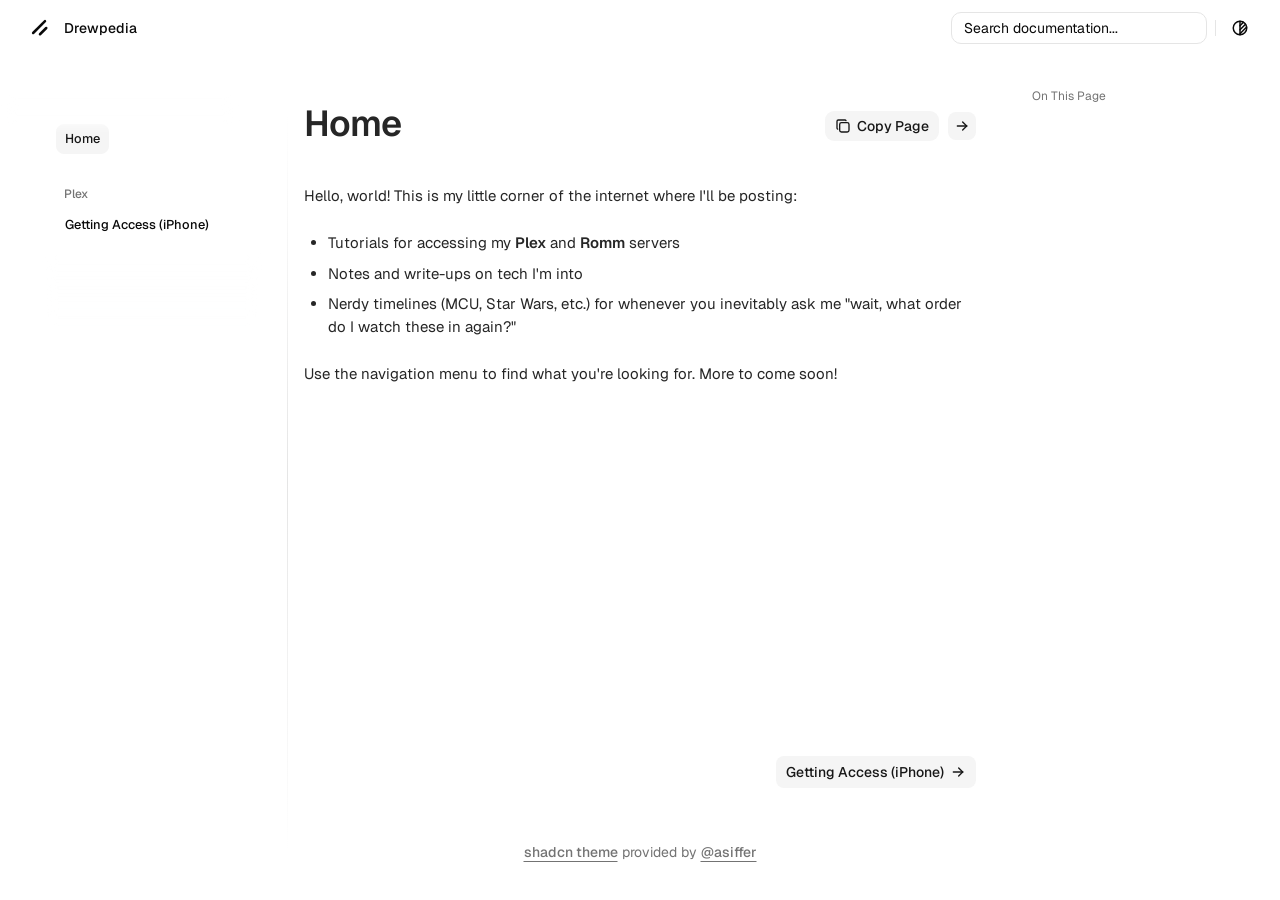
==== index.html @ e7c117e5 "Deployed d7cda76 with MkDocs version: 1.6.1" ====
<!DOCTYPE html>

<html lang="en">

<head>
    <script>
        /* const base_url = "https://wiki.drewpedia.org/"; */
        const base_url = (new URL(".", window.location)).href.replace(/\/+$/, ""); /* for search plugin notably */
        /* const root_relative_url = "."; */
    </script>
    <script integrity="sha384-m6cZ+Whl1ci89lidlu8DH4C+sZLNOYBvImtjUIhUK+iaNffXhqtbYgBVuuPfRsa0" src="js/dark.js"></script>


    <meta charset="utf-8" />
    <meta content="width=device-width, initial-scale=1" name="viewport" />

    
    


<title>Home</title>









<link rel="canonical" href="https://wiki.drewpedia.org/">


<!-- Open Graph (Facebook, LinkedIn) -->

<meta property="og:title" content="Home">





<meta property="og:url" content="https://wiki.drewpedia.org/">






<!-- Twitter Card -->

<meta name="twitter:title" content="Home">






<!-- JSON-LD Structured Data -->



    
    <link href="img/favicon.ico" rel="icon" />

    <link href="css/base.css" rel="stylesheet" />
    <link href="css/geist.css" rel="stylesheet" />

    

    <style>
        :root {
            --theme-accent: oklch(62.3% 0.214 259.815);
        }
    </style>

    

    <script integrity="sha384-V2jkXRy811qODUbfkLlkVJYBbf4h6XHAEjcU6ReASBPrJvTrlYh4GrI4t6GCju6n"
        src="js/callbacks.js"></script>

    

    

    

    
    <script>
    document.addEventListener("DOMContentLoaded", function () {
        document.querySelectorAll("a.headerlink").forEach(function (link) {
            link.addEventListener("click", function (e) {
                e.preventDefault();

                // Build the full URL with the anchor fragment
                const url = window.location.origin + window.location.pathname + this.getAttribute("href");

                navigator.clipboard.writeText(url).then(function () {
                    // Optional: brief visual feedback
                });
            });
        });
    });
</script>
    

    
    
</head>

<body
    class="text-foreground group/body overscroll-none font-sans antialiased [--footer-height:calc(var(--spacing)*14)] [--header-height:calc(var(--spacing)*14)] xl:[--footer-height:calc(var(--spacing)*24)] theme-default">
    <div class="bg-background relative z-10 flex min-h-svh flex-col" id="inner-body">
        <header class="bg-background sticky top-0 z-50 w-full" view-transition-name="header">
    <div class="container-wrapper 3xl:fixed:px-0 px-6">
        <div class="3xl:fixed:container flex h-(--header-height) items-center gap-2 **:data-[slot=separator]:!h-4">
            <button id="menu-button" data-slot="popover-trigger" onclick="onMobileMenuButtonClick(event)"
                class="group whitespace-nowrap rounded-md text-sm font-medium transition-all disabled:pointer-events-none disabled:opacity-50 [&amp;_svg]:pointer-events-none [&amp;_svg:not([class*='size-'])]:size-4 shrink-0 [&amp;_svg]:shrink-0 outline-none focus-visible:border-ring focus-visible:ring-ring/50 aria-invalid:ring-destructive/20 dark:aria-invalid:ring-destructive/40 aria-invalid:border-destructive hover:text-accent-foreground px-4 py-2 has-[&gt;svg]:px-3 extend-touch-target h-8 touch-manipulation items-center justify-start gap-2.5 !p-0 hover:bg-transparent focus-visible:bg-transparent focus-visible:ring-0 active:bg-transparent dark:hover:bg-transparent flex lg:hidden"
                type="button" aria-haspopup="dialog" aria-expanded="false" aria-controls="radix-«Rmplb»"
                data-state="closed">
                <div class="relative flex h-8 w-4 items-center justify-center">
                    <div class="relative size-4">
                        <!-- 16px x 16px -->
                        <svg xmlns="http://www.w3.org/2000/svg" viewBox="0 0 16 16" fill="none" stroke="currentColor"
                            stroke-width="2" stroke-linecap="round" stroke-linejoin="round">
                            <line x1="0" x2="16" y1="5" y2="5"
                                class="group-data-[state=open]:translate-y-[2.25px] group-data-[state=open]:-translate-x-[2.25px] group-data-[state=open]:rotate-45 transition-all duration-300 origin-center" />
                            <line x1="0" x2="16" y1="11" y2="11"
                                class="group-data-[state=open]:-translate-y-[2.25px] group-data-[state=open]:-translate-x-[2.25px] group-data-[state=open]:-rotate-45 transition-all duration-300 origin-center" />
                        </svg>
                    </div>

                    <span class="sr-only">Toggle Menu</span>
                </div>
                <span class="flex h-8 items-center text-lg leading-none font-medium">Menu</span>
            </button>
            <a data-slot="button"
                class="items-center justify-center gap-2 whitespace-nowrap rounded-md text-sm font-medium transition-all disabled:pointer-events-none disabled:opacity-50 [&_svg]:pointer-events-none [&_svg:not([class*='size-'])]:size-5 shrink-0 [&_svg]:shrink-0 outline-none focus-visible:border-ring focus-visible:ring-ring/50 focus-visible:ring-[3px] aria-invalid:ring-destructive/20 dark:aria-invalid:ring-destructive/40 aria-invalid:border-destructive hover:bg-accent hover:text-accent-foreground dark:hover:bg-accent/50 hidden h-8 lg:flex"
                href="https://wiki.drewpedia.org/">
                <span class="size-8 flex flex-row justify-center items-center">
                    

<svg xmlns="http://www.w3.org/2000/svg" viewBox="0 0 256 256"
    class="size-5">
    <rect width="256" height="256" fill="none"></rect>
    <line x1="208" y1="128" x2="128" y2="208" fill="none" stroke="currentColor" stroke-linecap="round"
        stroke-linejoin="round" stroke-width="32"></line>
    <line x1="192" y1="40" x2="40" y2="192" fill="none" stroke="currentColor" stroke-linecap="round"
        stroke-linejoin="round" stroke-width="32"></line>
</svg>


                </span>

                
                <h1 class="pr-2">Drewpedia</h1>
                
            </a>
            
            <div class="ml-auto flex items-center gap-2 md:flex-1 md:justify-end">
                <div class="hidden w-full flex-1 md:flex md:w-auto md:flex-none">
                    <div class="hidden w-full flex-1 md:flex md:w-auto md:flex-none">
    <button onclick="onSearchBarClick(event)" data-slot="dialog-trigger" data-variant="outline" data-size="default"
        class="inline-flex shrink-0 items-center gap-2 text-sm whitespace-nowrap transition-all outline-none focus-visible:border-ring focus-visible:ring-[3px] focus-visible:ring-ring/50 disabled:pointer-events-none disabled:opacity-50 aria-invalid:border-destructive aria-invalid:ring-destructive/20 dark:aria-invalid:ring-destructive/40 [&amp;_svg]:pointer-events-none [&amp;_svg]:shrink-0 [&amp;_svg:not([class*='size-'])]:size-4 border bg-background hover:text-accent-foreground dark:border-input dark:hover:bg-input/50 px-4 py-2 has-[&gt;svg]:px-3 relative h-8 w-full justify-start rounded-lg pl-3 font-normal text-foreground shadow-none hover:bg-muted/50 sm:pr-12 md:w-48 lg:w-56 xl:w-64 dark:bg-card"
        type="button" aria-haspopup="dialog" aria-expanded="false" aria-controls="radix-_r_1_" data-state="closed">
        <span class="hidden lg:inline-flex">Search documentation...</span>
        <span class="inline-flex lg:hidden">Search...</span>
    </button>
</div>
<dialog id="search-dialog" onclick="onSearchDialogClick(event)"
    class="fixed top-1/2 left-1/2 -translate-x-1/2 -translate-y-1/2 bg-background rounded-lg shadow-lg border overflow-hidden p-0">
    <div class="w-lg gap-4">
        <div class="flex h-full w-full flex-col overflow-hidden rounded-md bg-popover text-popover-foreground">
            <div data-slot="command-input-wrapper" class="flex h-9 items-center gap-2 border-b px-3"><svg
                    xmlns="http://www.w3.org/2000/svg" width="24" height="24" viewBox="0 0 24 24" fill="none"
                    stroke="currentColor" stroke-width="2" stroke-linecap="round" stroke-linejoin="round"
                    class="lucide lucide-search size-4 shrink-0 opacity-50">
                    <circle cx="11" cy="11" r="8"></circle>
                    <path d="m21 21-4.3-4.3"></path>
                </svg>
                <input data-slot="command-input"
                    class="placeholder:text-muted-foreground flex h-10 w-full rounded-md bg-transparent py-3 text-sm outline-hidden disabled:cursor-not-allowed disabled:opacity-50"
                    placeholder="Search documentation..." cmdk-input="" autocomplete="off" autocorrect="off"
                    spellcheck="false" aria-autocomplete="list" role="combobox" aria-expanded="true"
                    aria-controls="radix-«r1t6»" aria-labelledby="radix-«r1t7»" id="radix-«r1t8»" type="text" value=""
                    aria-activedescendant="radix-«r1th»" oninput="onInputHandler(event)">
            </div>
        </div>
        <div id="mkdocs-search-results">
            <!-- search results go there -->
        </div>
    </div>
</dialog>
<script>
    document.removeEventListener("keydown", searchShortcutHandler);
    document.addEventListener("keydown", searchShortcutHandler);
</script>
                </div>
                
                <div data-orientation="vertical" role="none" data-slot="separator"
                    class="bg-border shrink-0 data-[orientation=horizontal]:h-px data-[orientation=horizontal]:w-full data-[orientation=vertical]:h-full data-[orientation=vertical]:w-px 3xl:flex hidden">
                </div>
                
                <button data-slot="button"
                    class="items-center justify-center gap-2 whitespace-nowrap rounded-md text-sm font-medium transition-all disabled:pointer-events-none disabled:opacity-50 [&amp;_svg]:pointer-events-none [&amp;_svg:not([class*='size-'])]:size-4 shrink-0 [&amp;_svg]:shrink-0 outline-none focus-visible:border-ring focus-visible:ring-ring/50 focus-visible:ring-[3px] aria-invalid:ring-destructive/20 dark:aria-invalid:ring-destructive/40 aria-invalid:border-destructive hover:bg-accent hover:text-accent-foreground dark:hover:bg-accent/50 size-8 3xl:flex hidden"
                    title="Toggle layout" onclick="toggleLayout(event)">
                    <span class="sr-only">Toggle layout</span>
                    <svg xmlns="http://www.w3.org/2000/svg" width="24" height="24" viewBox="0 0 24 24" fill="none"
                        stroke="currentColor" stroke-width="2" stroke-linecap="round" stroke-linejoin="round"
                        class="lucide lucide-gallery-horizontal">
                        <path d="M2 3v18"></path>
                        <rect width="12" height="18" x="6" y="3" rx="2"></rect>
                        <path d="M22 3v18"></path>
                    </svg>
                </button>
                <div data-orientation="vertical" role="none" data-slot="separator"
                    class="bg-border shrink-0 data-[orientation=horizontal]:h-px data-[orientation=horizontal]:w-full data-[orientation=vertical]:h-full data-[orientation=vertical]:w-px">
                </div>
                <button data-slot="button"
                    class="inline-flex items-center justify-center gap-2 whitespace-nowrap rounded-md text-sm font-medium transition-all disabled:pointer-events-none disabled:opacity-50 [&amp;_svg]:pointer-events-none [&amp;_svg:not([class*='size-'])]:size-4 shrink-0 [&amp;_svg]:shrink-0 outline-none focus-visible:border-ring focus-visible:ring-ring/50 focus-visible:ring-[3px] aria-invalid:ring-destructive/20 dark:aria-invalid:ring-destructive/40 aria-invalid:border-destructive hover:bg-accent hover:text-accent-foreground dark:hover:bg-accent/50 group/toggle extend-touch-target size-8"
                    title="Toggle theme" onclick="onThemeSwitch(event)">
                    <svg xmlns="http://www.w3.org/2000/svg" width="24" height="24" viewBox="0 0 24 24" fill="none"
                        stroke="currentColor" stroke-width="2" stroke-linecap="round" stroke-linejoin="round"
                        class="size-4.5">
                        <path stroke="none" d="M0 0h24v24H0z" fill="none"></path>
                        <path d="M12 12m-9 0a9 9 0 1 0 18 0a9 9 0 1 0 -18 0"></path>
                        <path d="M12 3l0 18"></path>
                        <path d="M12 9l4.65 -4.65"></path>
                        <path d="M12 14.3l7.37 -7.37"></path>
                        <path d="M12 19.6l8.85 -8.85"></path>
                    </svg>
                    <span class="sr-only">Toggle theme</span>
                </button>
            </div>
        </div>
    </div>
</header>
        <main class="flex flex-1 flex-col">
            <div class="container-wrapper flex flex-1 flex-col px-2">
                <div class="group/sidebar-wrapper has-data-[variant=inset]:bg-sidebar flex w-full 3xl:fixed:container 3xl:fixed:px-3 min-h-min flex-1 items-start px-0 [--sidebar-width:220px] [--top-spacing:0] lg:grid lg:grid-cols-[var(--sidebar-width)_minmax(0,1fr)] lg:[--sidebar-width:240px] lg:[--top-spacing:calc(var(--spacing)*4)]"
                    data-slot="sidebar-wrapper"
                    style="--sidebar-width:calc(var(--spacing) * 72);--sidebar-width-icon:3rem;">
                    <div class="w-(--sidebar-width) flex-col text-sidebar-foreground sticky top-[calc(var(--header-height)+0.6rem)] z-30 hidden h-[calc(100svh-10rem)] overscroll-none bg-transparent [--sidebar-menu-width:--spacing(56)] lg:flex"
                        data-slot="sidebar">
                        <div class="h-9"></div>
                        <div
                            class="absolute top-8 z-10 h-8 w-(--sidebar-menu-width) shrink-0 bg-gradient-to-b from-background via-background/80 to-background/50 blur-xs">
                        </div>
                        <div
                            class="absolute top-12 right-2 bottom-0 hidden h-full w-px bg-gradient-to-b from-transparent via-border to-transparent lg:flex">
                        </div>
                        <div class="flex min-h-0 flex-1 flex-col gap-2 overflow-auto group-data-[collapsible=icon]:overflow-hidden mx-auto no-scrollbar w-(--sidebar-menu-width) overflow-x-hidden px-2"
                            data-sidebar="content" data-slot="sidebar-content" view-transition-name="sidebar">
                            











<div data-slot="sidebar-group" data-sidebar="group" class="relative flex w-full min-w-0 flex-col p-2 pt-6">
    <div data-slot="sidebar-group-content" data-sidebar="group-content" class="w-full text-sm">
        <ul data-slot="sidebar-menu" data-sidebar="menu" class="flex w-full min-w-0 flex-col gap-0.5">
            
            
            
            <li data-slot="sidebar-menu-item" data-sidebar="menu-item" class="group/menu-item relative">
    <a data-slot="sidebar-menu-button" data-active="true" data-sidebar="menu-button"
        data-size="default" href="."
        class="peer/menu-button flex items-center gap-2 rounded-md p-2 text-left ring-sidebar-ring outline-hidden transition-[width,height,padding] group-has-data-[sidebar=menu-action]/menu-item:pr-8 group-data-[collapsible=icon]:size-8! group-data-[collapsible=icon]:p-2! focus-visible:ring-2 active:bg-sidebar-accent active:text-sidebar-accent-foreground disabled:pointer-events-none disabled:opacity-50 aria-disabled:pointer-events-none aria-disabled:opacity-50 data-[active=true]:font-medium data-[active=true]:text-sidebar-accent-foreground data-[state=open]:hover:bg-sidebar-accent data-[state=open]:hover:text-sidebar-accent-foreground [&>span:last-child]:truncate [&>svg]:size-4 [&>svg]:shrink-0 hover:bg-sidebar-accent hover:text-sidebar-accent-foreground relative h-[30px] w-fit overflow-visible border border-transparent text-[0.8rem] font-medium after:absolute after:inset-x-0 after:-inset-y-1 after:z-0 after:rounded-md data-[active=true]:border-accent data-[active=true]:bg-accent 3xl:fixed:w-full 3xl:fixed:max-w-48">

        
        Home
        

        

        

        
    </a>
</li>
            
            
        </ul>
    </div>
</div>




<div data-slot="sidebar-group" data-sidebar="group" class="relative flex w-full min-w-0 flex-col p-2">
    <div data-slot="sidebar-group-label" data-sidebar="group-label"
        class="flex h-8 shrink-0 items-center rounded-md px-2 text-xs ring-sidebar-ring outline-hidden transition-[margin,opacity] duration-200 ease-linear focus-visible:ring-2 [&>svg]:size-4 [&>svg]:shrink-0 group-data-[collapsible=icon]:-mt-8 group-data-[collapsible=icon]:opacity-0 font-medium text-muted-foreground">
        Plex</div>
    <div data-slot="sidebar-group-content" data-sidebar="group-content" class="w-full text-sm">
        <ul data-slot="sidebar-menu" data-sidebar="menu" class="flex w-full min-w-0 flex-col gap-0.5">
            
            
            <li data-slot="sidebar-menu-item" data-sidebar="menu-item" class="group/menu-item relative">
    <a data-slot="sidebar-menu-button" data-active="false" data-sidebar="menu-button"
        data-size="default" href="plex/iphone-setup/"
        class="peer/menu-button flex items-center gap-2 rounded-md p-2 text-left ring-sidebar-ring outline-hidden transition-[width,height,padding] group-has-data-[sidebar=menu-action]/menu-item:pr-8 group-data-[collapsible=icon]:size-8! group-data-[collapsible=icon]:p-2! focus-visible:ring-2 active:bg-sidebar-accent active:text-sidebar-accent-foreground disabled:pointer-events-none disabled:opacity-50 aria-disabled:pointer-events-none aria-disabled:opacity-50 data-[active=true]:font-medium data-[active=true]:text-sidebar-accent-foreground data-[state=open]:hover:bg-sidebar-accent data-[state=open]:hover:text-sidebar-accent-foreground [&>span:last-child]:truncate [&>svg]:size-4 [&>svg]:shrink-0 hover:bg-sidebar-accent hover:text-sidebar-accent-foreground relative h-[30px] w-fit overflow-visible border border-transparent text-[0.8rem] font-medium after:absolute after:inset-x-0 after:-inset-y-1 after:z-0 after:rounded-md data-[active=true]:border-accent data-[active=true]:bg-accent 3xl:fixed:w-full 3xl:fixed:max-w-48">

        
        Getting Access (iPhone)
        

        

        

        
    </a>
</li>
            
            
        </ul>
    </div>
</div>





<div
    class="sticky -bottom-1 z-10 h-16 shrink-0 bg-gradient-to-t from-background via-background/80 to-background/50 blur-xs">
</div>

                        </div>
                    </div>
                    <div class="h-full w-full">
                        <div class="flex items-stretch text-[1.05rem] sm:text-[15px] xl:w-full" data-slot="docs">

                            <div class="flex min-w-0 flex-1 flex-col">
                                <div class="h-(--top-spacing) shrink-0"></div>
                                
                                
                                <article class="w-full" view-transition-name="page">
  <div class="flex flex-col gap-2">
    <div class="flex flex-col gap-2">
      <div id="page-header" class="flex items-start justify-between">
        <h1 class="scroll-m-20 text-4xl font-semibold tracking-tight sm:text-3xl xl:text-4xl">
          Home
        </h1>

        <div class="flex items-center gap-2 pt-1.5">
          
          <button
    onclick="fetch(`.`).then((r) => r.text()).then((text) => navigator.clipboard.write([new ClipboardItem({ 'text/plain': text })]))"
    data-slot="button" class="secondary cursor-pointer">
    <svg xmlns="http://www.w3.org/2000/svg" width="24" height="24" viewBox="0 0 24 24" fill="none" stroke="currentColor"
        stroke-width="2" stroke-linecap="round" stroke-linejoin="round" class="tabler-icon tabler-icon-copy ">
        <path
            d="M7 7m0 2.667a2.667 2.667 0 0 1 2.667 -2.667h8.666a2.667 2.667 0 0 1 2.667 2.667v8.666a2.667 2.667 0 0 1 -2.667 2.667h-8.666a2.667 2.667 0 0 1 -2.667 -2.667z">
        </path>
        <path d="M4.012 16.737a2.005 2.005 0 0 1 -1.012 -1.737v-10c0 -1.1 .9 -2 2 -2h10c.75 0 1.158 .385 1.5 1"></path>
    </svg>
    <span class="max-md:hidden">Copy Page</span>
</button>
          
          
          
          <a data-slot="button" id="next-button"
            class="inline-flex items-center justify-center gap-2 whitespace-nowrap rounded-md text-sm font-medium transition-all disabled:pointer-events-none disabled:opacity-50 [&amp;_svg]:pointer-events-none [&amp;_svg:not([class*='size-'])]:size-4 shrink-0 [&amp;_svg]:shrink-0 outline-none focus-visible:border-ring focus-visible:ring-ring/50 focus-visible:ring-[3px] aria-invalid:ring-destructive/20 dark:aria-invalid:ring-destructive/40 aria-invalid:border-destructive bg-secondary text-secondary-foreground hover:bg-secondary/80 extend-touch-target size-8 shadow-none md:size-7"
            href="plex/iphone-setup/">
            <span class="sr-only">Next</span>
            <svg xmlns="http://www.w3.org/2000/svg" width="24" height="24" viewBox="0 0 24 24" fill="none"
              stroke="currentColor" stroke-width="2" stroke-linecap="round" stroke-linejoin="round"
              class="tabler-icon tabler-icon-arrow-right">
              <path d="M5 12l14 0"></path>
              <path d="M13 18l6 -6"></path>
              <path d="M13 6l6 6"></path>
            </svg>
          </a>
          
        </div>
      </div>
      
    </div>
    <div class="flex justify-end items-center">
      
      
    </div>
  </div>
  <div class="typography w-full flex-1 *:data-[slot=alert]:first:mt-0">
    <p>Hello, world! This is my little corner of the internet where I'll be posting:</p>
<ul>
<li>Tutorials for accessing my <strong>Plex</strong> and <strong>Romm</strong> servers</li>
<li>Notes and write-ups on tech I'm into</li>
<li>Nerdy timelines (MCU, Star Wars, etc.) for whenever you inevitably ask me "wait, what order do I watch these in again?"</li>
</ul>
<p>Use the navigation menu to find what you're looking for. More to come soon!</p>
  </div>
  
  <script>
    document.querySelectorAll('article h2, article h3').forEach((header) => {
      toc.observer.observe(header);
    });
  </script>
</article>
                                <div class="mx-auto flex flex-wrap h-16 w-full max-w-2xl items-center gap-2 px-4 md:px-0">
    
    
    <a data-slot="button"
        class="inline-flex items-center justify-center whitespace-nowrap text-sm font-medium transition-all disabled:pointer-events-none disabled:opacity-50 [&amp;_svg]:pointer-events-none [&amp;_svg:not([class*='size-'])]:size-4 shrink-0 [&amp;_svg]:shrink-0 outline-none focus-visible:border-ring focus-visible:ring-ring/50 focus-visible:ring-[3px] aria-invalid:ring-destructive/20 dark:aria-invalid:ring-destructive/40 aria-invalid:border-destructive bg-secondary text-secondary-foreground hover:bg-secondary/80 h-8 rounded-md gap-1.5 px-3 has-[&gt;svg]:px-2.5 ml-auto shadow-none"
        href="plex/iphone-setup/">
        <span class="max-[500px]:hidden">Getting Access (iPhone)</span>
        <svg xmlns="http://www.w3.org/2000/svg" width="24" height="24" viewBox="0 0 24 24" fill="none"
            stroke="currentColor" stroke-width="2" stroke-linecap="round" stroke-linejoin="round"
            class="tabler-icon tabler-icon-arrow-right ">
            <path d="M5 12l14 0"></path>
            <path d="M13 18l6 -6"></path>
            <path d="M13 6l6 6"></path>
        </svg>
    </a>
    
</div>
                                
                                
                            </div>
                            
                            <dialog id="bottom-sidebar" onclick="onBottomSidebarDialogClick(event)" class="bg-transparent"
    style="position: fixed; left: 0px; top: 0px; transform: translate(0px, 58px); min-width: max-content; --radix-popper-transform-origin: 0% 0px; will-change: transform; z-index: 50; --radix-popper-available-width: 504px; --radix-popper-available-height: 857px; --radix-popper-anchor-width: 72.94999694824219px; --radix-popper-anchor-height: 32px;">
    <div data-side="bottom" data-align="start" data-state="open" role="dialog" data-slot="popover-content"
        class="text-popover-foreground data-[state=open]:animate-in data-[state=closed]:animate-out data-[state=closed]:fade-out-0 data-[state=open]:fade-in-0 data-[state=closed]:zoom-out-95 data-[state=open]:zoom-in-95 data-[side=bottom]:slide-in-from-top-2 data-[side=left]:slide-in-from-right-2 data-[side=right]:slide-in-from-left-2 data-[side=top]:slide-in-from-bottom-2 z-50 origin-(--radix-popover-content-transform-origin) border outline-hidden bg-background/90 no-scrollbar h-(--radix-popper-available-height) w-(--radix-popper-available-width) overflow-y-auto rounded-none border-none p-0 shadow-none backdrop-blur duration-100"
        style="--radix-popover-content-transform-origin: var(--radix-popper-transform-origin); --radix-popover-content-available-width: var(--radix-popper-available-width); --radix-popover-content-available-height: var(--radix-popper-available-height); --radix-popover-trigger-width: var(--radix-popper-anchor-width); --radix-popover-trigger-height: var(--radix-popper-anchor-height);"
        tabindex="-1">
        <div class="flex flex-col gap-12 overflow-auto px-6 py-6">
            
            
            

            
            <div class="flex flex-col gap-4">
                <div class="text-muted-foreground text-sm font-medium">Menu</div>
                <div class="flex flex-col gap-3">
                    
                    <a class="text-2xl font-medium" href=".">
                        
                        Home
                        
                    </a>
                    
                </div>
            </div>
            

            
            <div class="flex flex-col gap-8">
                
                <div class="flex flex-col gap-4">
                    <div class="text-muted-foreground text-sm font-medium">Plex</div>
                    
                    <div class="flex flex-col gap-3">
                        
                        <a class="text-2xl font-medium" href="plex/iphone-setup/">
                            
                            Getting Access (iPhone)
                            
                        </a>
                        
                    </div>
                    
                </div>
                
            </div>
            
            

        </div>
    </div>
</dialog>
                            <div
                                class="sticky top-[calc(var(--header-height)+1px)] ml-auto hidden h-[calc(100svh-var(--header-height)-var(--footer-height))] w-72 flex-col gap-4 overflow-hidden overscroll-none pb-8 xl:flex">
                                <div class="h-(--top-spacing) shrink-0"></div>
                                
                                
                                <div id="toc" view-transition-name="toc" class="no-scrollbar overflow-y-auto px-8">
    <div class="flex flex-col gap-2 p-4 pt-0 text-sm">
        <p class="text-muted-foreground bg-background sticky top-0 h-6 text-xs">On This Page</p>
        

    </div>
    <div class="h-12"></div>

</div>
                                
                                
                            </div>

                        </div>
                    </div>
                </div>
            </div>
        </main>
        <footer view-transition-name="footer"
    class="group-has-[.section-soft]/body:bg-surface/40 3xl:fixed:bg-transparent dark:bg-transparent">
    <div class="container-wrapper px-4 xl:px-6">
        <div class="flex h-(--footer-height) items-center justify-between">
            <div class="text-muted-foreground w-full text-center text-xs leading-loose sm:text-sm">
                
                <a href="https://github.com/asiffer/mkdocs-shadcn">shadcn theme</a> provided by
                <a href="https://github.com/asiffer">@asiffer</a>
            </div>
        </div>
    </div>
</footer>
    </div>
     

<script src="search/main.js"></script>


    

    <script integrity="sha384-JLNLRFGzvOp0up707XKgSnAjjt1w5BF/+lbeLQvlf6mNwf0m89IXFdpNAk4t6Hcs"
        src="js/copy-button.js"></script>
    <script integrity="sha384-JBx6cBEiyhK1KPwZgBHiI6GDaAmvlOxMQFyWAZTEpW5Ifo5XQ2LBcJ61GVOumwF1"
        src="js/sidebar.js"></script>
    <script integrity="sha384-fNURFMRt0p/HqXnQnV4+CT9dX1GiU5F0fC3pFbg7gfoANytoUMErSW7suWSBkSuF"
        src="js/slider.js"></script>
    <script>updatePygmentsStylesheet();</script>
    
    <script>fetchStargazers("None");</script>
    
    
    
    <script type="speculationrules">
{
  "prerender": [
    {
      "where": {
          "selector_matches": ["#next-button", "#previous-button"]
      }
    }
  ]
}
</script>
</body>

</html>
---- css/geist.css ----
@font-face {
  font-family: "Geist";
  src: url("../fonts/Geist.woff2") format("woff2");
  font-weight: 100 900;
  font-display: swap;
}

@font-face {
  font-family: "Geist Mono";
  src: url("../fonts/GeistMono.woff2") format("woff2");
  font-weight: 100 900;
  font-display: swap;
}

@font-face {
  font-family: "Inter";
  font-style: normal;
  src: url("../fonts/Inter.woff2") format("woff2");
  font-weight: 100 900;
  font-display: swap;
}

@font-face {
  font-family: "Inter";
  font-style: italic;
  src: url("../fonts/Inter-Italic.woff2") format("woff2");
  font-weight: 100 900;
  font-display: swap;
}
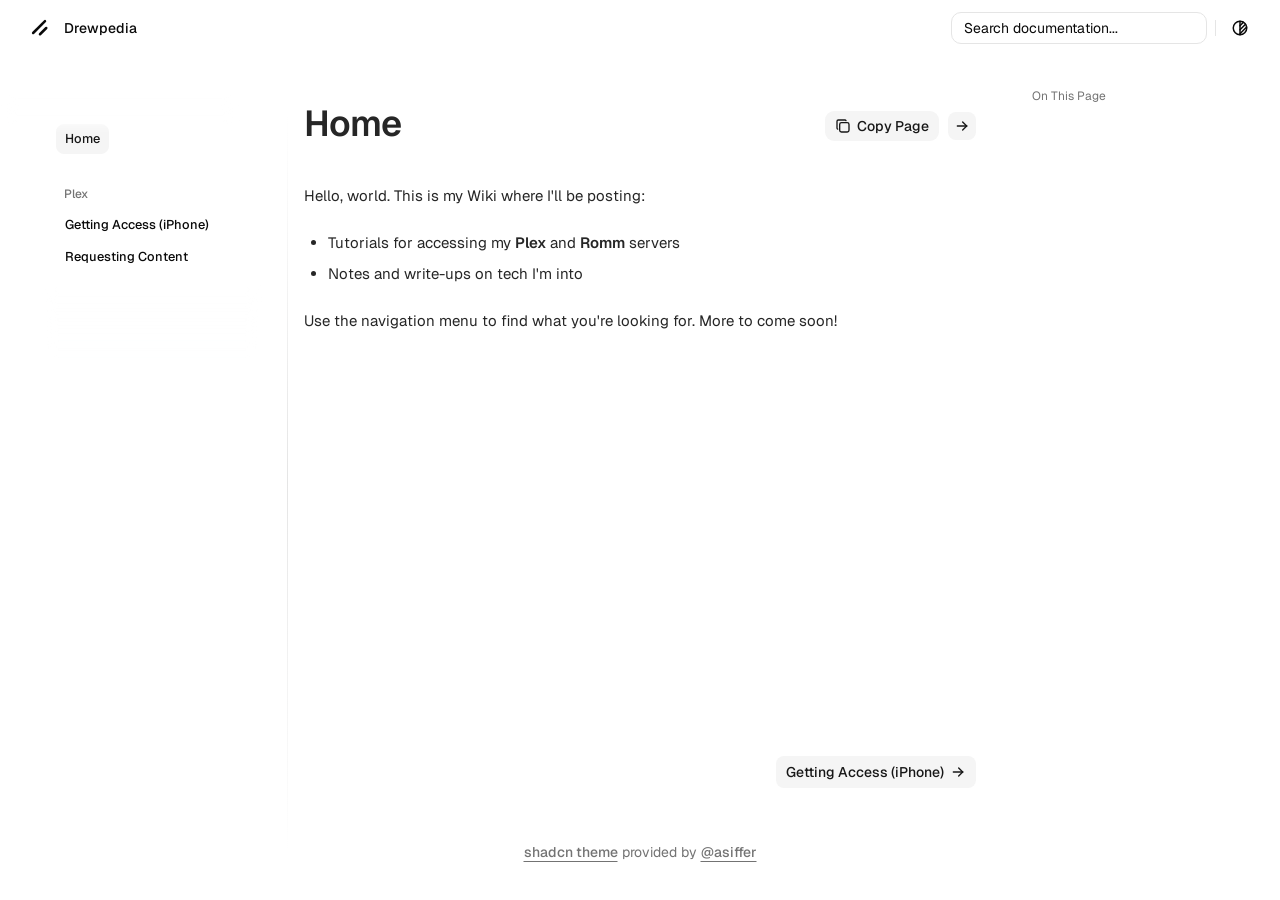
==== commit 9cfe4e0f: "Deployed 549788a with MkDocs version: 1.6.1" ====
--- a/index.html
+++ b/index.html
@@ -308,6 +308,25 @@
 
         
         Getting Access (iPhone)
+        
+
+        
+
+        
+
+        
+    </a>
+</li>
+            
+            
+            
+            <li data-slot="sidebar-menu-item" data-sidebar="menu-item" class="group/menu-item relative">
+    <a data-slot="sidebar-menu-button" data-active="false" data-sidebar="menu-button"
+        data-size="default" href="plex/requesting-content/"
+        class="peer/menu-button flex items-center gap-2 rounded-md p-2 text-left ring-sidebar-ring outline-hidden transition-[width,height,padding] group-has-data-[sidebar=menu-action]/menu-item:pr-8 group-data-[collapsible=icon]:size-8! group-data-[collapsible=icon]:p-2! focus-visible:ring-2 active:bg-sidebar-accent active:text-sidebar-accent-foreground disabled:pointer-events-none disabled:opacity-50 aria-disabled:pointer-events-none aria-disabled:opacity-50 data-[active=true]:font-medium data-[active=true]:text-sidebar-accent-foreground data-[state=open]:hover:bg-sidebar-accent data-[state=open]:hover:text-sidebar-accent-foreground [&>span:last-child]:truncate [&>svg]:size-4 [&>svg]:shrink-0 hover:bg-sidebar-accent hover:text-sidebar-accent-foreground relative h-[30px] w-fit overflow-visible border border-transparent text-[0.8rem] font-medium after:absolute after:inset-x-0 after:-inset-y-1 after:z-0 after:rounded-md data-[active=true]:border-accent data-[active=true]:bg-accent 3xl:fixed:w-full 3xl:fixed:max-w-48">
+
+        
+        Requesting Content
         
 
         
@@ -388,11 +407,10 @@
     </div>
   </div>
   <div class="typography w-full flex-1 *:data-[slot=alert]:first:mt-0">
-    <p>Hello, world! This is my little corner of the internet where I'll be posting:</p>
+    <p>Hello, world. This is my Wiki where I'll be posting:</p>
 <ul>
 <li>Tutorials for accessing my <strong>Plex</strong> and <strong>Romm</strong> servers</li>
 <li>Notes and write-ups on tech I'm into</li>
-<li>Nerdy timelines (MCU, Star Wars, etc.) for whenever you inevitably ask me "wait, what order do I watch these in again?"</li>
 </ul>
 <p>Use the navigation menu to find what you're looking for. More to come soon!</p>
   </div>
@@ -464,6 +482,12 @@
                             
                         </a>
                         
+                        <a class="text-2xl font-medium" href="plex/requesting-content/">
+                            
+                            Requesting Content
+                            
+                        </a>
+                        
                     </div>
                     
                 </div>
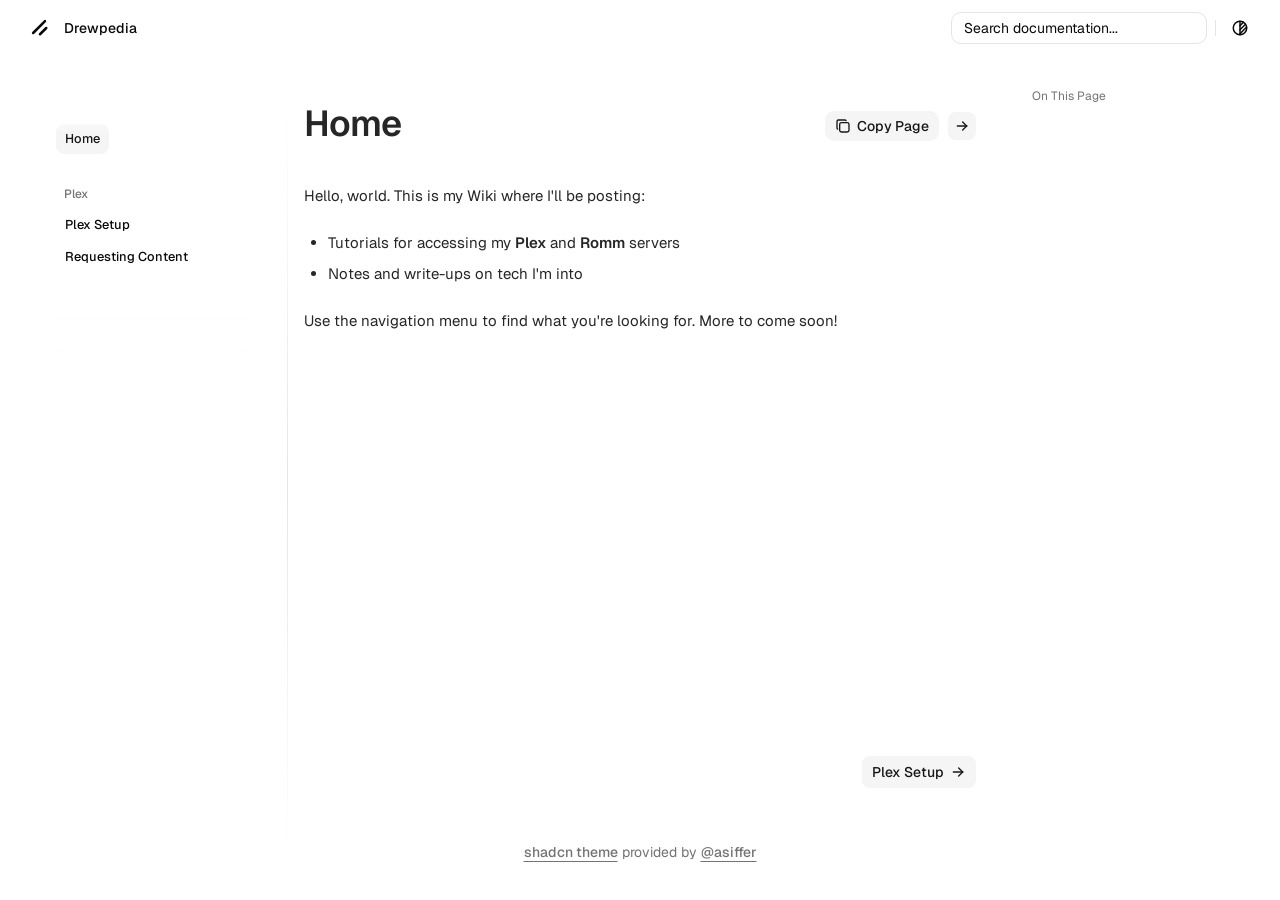
==== commit c00a3b41: "Deployed ebb0137 with MkDocs version: 1.6.1" ====
--- a/index.html
+++ b/index.html
@@ -72,6 +72,7 @@
             --theme-accent: oklch(62.3% 0.214 259.815);
         }
     </style>
+    <link href="assets/css/phone-mockup.css" rel="stylesheet" />
 
     
 
@@ -307,7 +308,7 @@
         class="peer/menu-button flex items-center gap-2 rounded-md p-2 text-left ring-sidebar-ring outline-hidden transition-[width,height,padding] group-has-data-[sidebar=menu-action]/menu-item:pr-8 group-data-[collapsible=icon]:size-8! group-data-[collapsible=icon]:p-2! focus-visible:ring-2 active:bg-sidebar-accent active:text-sidebar-accent-foreground disabled:pointer-events-none disabled:opacity-50 aria-disabled:pointer-events-none aria-disabled:opacity-50 data-[active=true]:font-medium data-[active=true]:text-sidebar-accent-foreground data-[state=open]:hover:bg-sidebar-accent data-[state=open]:hover:text-sidebar-accent-foreground [&>span:last-child]:truncate [&>svg]:size-4 [&>svg]:shrink-0 hover:bg-sidebar-accent hover:text-sidebar-accent-foreground relative h-[30px] w-fit overflow-visible border border-transparent text-[0.8rem] font-medium after:absolute after:inset-x-0 after:-inset-y-1 after:z-0 after:rounded-md data-[active=true]:border-accent data-[active=true]:bg-accent 3xl:fixed:w-full 3xl:fixed:max-w-48">
 
         
-        Getting Access (iPhone)
+        Plex Setup
         
 
         
@@ -427,7 +428,7 @@
     <a data-slot="button"
         class="inline-flex items-center justify-center whitespace-nowrap text-sm font-medium transition-all disabled:pointer-events-none disabled:opacity-50 [&amp;_svg]:pointer-events-none [&amp;_svg:not([class*='size-'])]:size-4 shrink-0 [&amp;_svg]:shrink-0 outline-none focus-visible:border-ring focus-visible:ring-ring/50 focus-visible:ring-[3px] aria-invalid:ring-destructive/20 dark:aria-invalid:ring-destructive/40 aria-invalid:border-destructive bg-secondary text-secondary-foreground hover:bg-secondary/80 h-8 rounded-md gap-1.5 px-3 has-[&gt;svg]:px-2.5 ml-auto shadow-none"
         href="plex/iphone-setup/">
-        <span class="max-[500px]:hidden">Getting Access (iPhone)</span>
+        <span class="max-[500px]:hidden">Plex Setup</span>
         <svg xmlns="http://www.w3.org/2000/svg" width="24" height="24" viewBox="0 0 24 24" fill="none"
             stroke="currentColor" stroke-width="2" stroke-linecap="round" stroke-linejoin="round"
             class="tabler-icon tabler-icon-arrow-right ">
@@ -478,7 +479,7 @@
                         
                         <a class="text-2xl font-medium" href="plex/iphone-setup/">
                             
-                            Getting Access (iPhone)
+                            Plex Setup
                             
                         </a>
                         
--- a/assets/css/phone-mockup.css
+++ b/assets/css/phone-mockup.css
@@ -0,0 +1,63 @@
+.guide-intro {
+  font-size: 17px;
+  line-height: 1.47059;
+  margin-bottom: 3rem;
+}
+
+.step-section {
+  display: flex;
+  flex-direction: column;
+  gap: 2.5rem;
+  align-items: flex-start;
+  margin-bottom: 3rem;
+  padding-bottom: 3rem;
+  border-bottom: 1px solid #d2d2d7;
+}
+
+.step-section.reverse {
+  flex-direction: column;
+}
+
+.step-section figure {
+  width: 245px;
+  flex-shrink: 0;
+  margin: 0 auto;
+}
+
+.step-section figure img {
+  width: 100%;
+  height: auto;
+  display: block;
+  border-radius: 39px;
+  border: 8px solid #2c2c2c;
+  box-shadow:
+    rgba(0, 0, 0, 0.72) 3px 2px 10px,
+    rgba(0, 0, 0, 0.145) 0px 0px 5px;
+}
+
+.step-section .step-text h2 {
+  font-size: 24px;
+  font-weight: 500;
+  letter-spacing: -0.02em;
+  color: #000;
+  margin-top: 4rem;
+  margin-bottom: 1rem;
+}
+
+.step-section .step-text p {
+  font-size: 17px;
+  line-height: 1.47059;
+  margin: 0;
+}
+
+@media (min-width: 768px) {
+  .step-section {
+    flex-direction: row;
+  }
+  .step-section.reverse {
+    flex-direction: row-reverse;
+  }
+  .step-section figure {
+    margin: 0;
+  }
+}
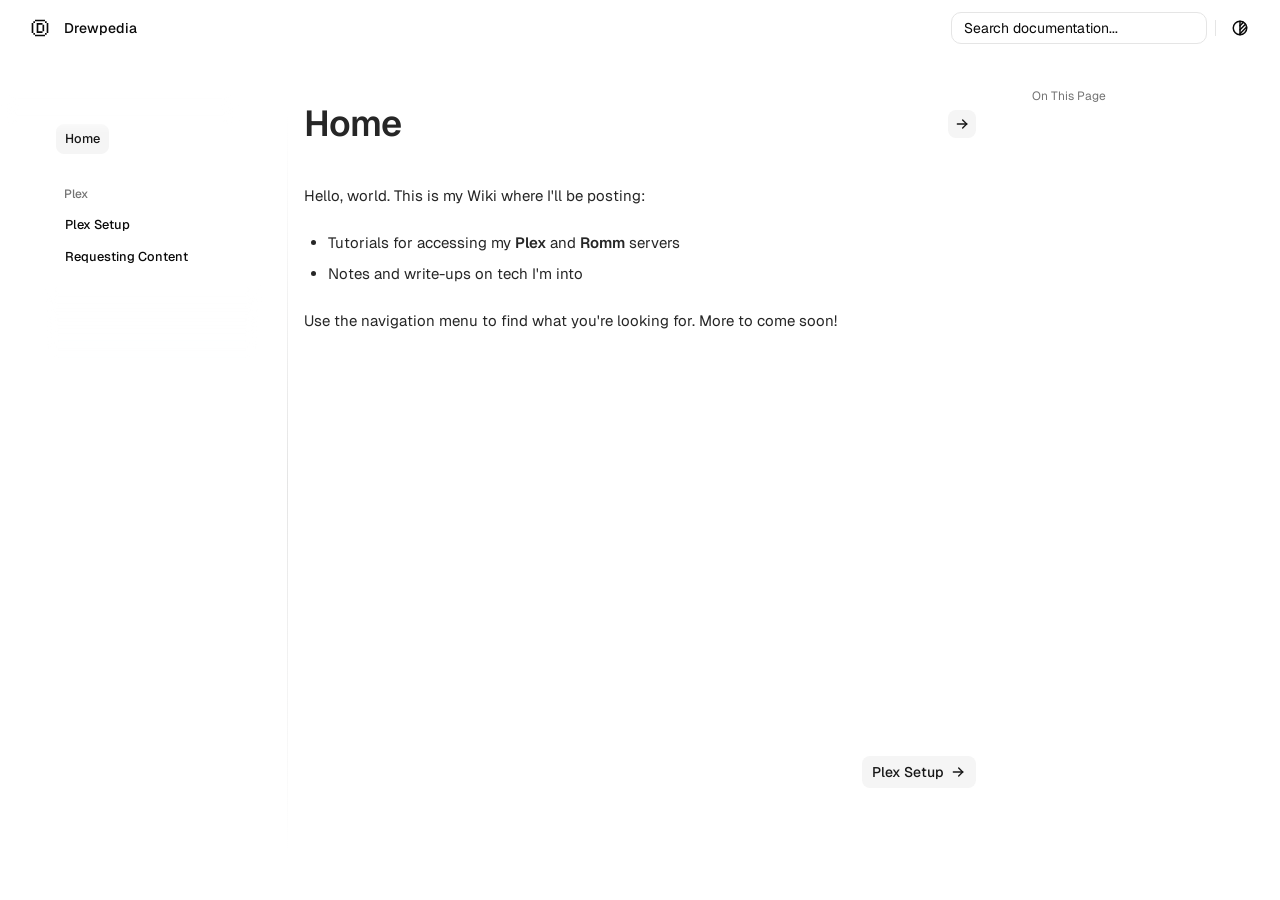
==== commit 21ac431a: "Deployed 2bd40eb with MkDocs version: 1.6.1" ====
--- a/index.html
+++ b/index.html
@@ -60,7 +60,7 @@
 
 
     
-    <link href="img/favicon.ico" rel="icon" />
+    <link href="pixelarticons:letter-d-circle" rel="icon" />
 
     <link href="css/base.css" rel="stylesheet" />
     <link href="css/geist.css" rel="stylesheet" />
@@ -140,14 +140,7 @@
                 <span class="size-8 flex flex-row justify-center items-center">
                     
 
-<svg xmlns="http://www.w3.org/2000/svg" viewBox="0 0 256 256"
-    class="size-5">
-    <rect width="256" height="256" fill="none"></rect>
-    <line x1="208" y1="128" x2="128" y2="208" fill="none" stroke="currentColor" stroke-linecap="round"
-        stroke-linejoin="round" stroke-width="32"></line>
-    <line x1="192" y1="40" x2="40" y2="192" fill="none" stroke="currentColor" stroke-linecap="round"
-        stroke-linejoin="round" stroke-width="32"></line>
-</svg>
+<svg xmlns="http://www.w3.org/2000/svg" width="20px" height="20px" viewBox="0 0 24 24"><path fill="currentColor" d="M18 22H6v-2h12zM6 20H4v-2h2zm14 0h-2v-2h2zM4 18H2V6h2zM15 8h-5v8h5v2H8V6h7zm7 10h-2V6h2zm-5-2h-2V8h2zM6 6H4V4h2zm14 0h-2V4h2zm-2-2H6V2h12z"/></svg>
 
 
                 </span>
@@ -370,19 +363,6 @@
 
         <div class="flex items-center gap-2 pt-1.5">
           
-          <button
-    onclick="fetch(`.`).then((r) => r.text()).then((text) => navigator.clipboard.write([new ClipboardItem({ 'text/plain': text })]))"
-    data-slot="button" class="secondary cursor-pointer">
-    <svg xmlns="http://www.w3.org/2000/svg" width="24" height="24" viewBox="0 0 24 24" fill="none" stroke="currentColor"
-        stroke-width="2" stroke-linecap="round" stroke-linejoin="round" class="tabler-icon tabler-icon-copy ">
-        <path
-            d="M7 7m0 2.667a2.667 2.667 0 0 1 2.667 -2.667h8.666a2.667 2.667 0 0 1 2.667 2.667v8.666a2.667 2.667 0 0 1 -2.667 2.667h-8.666a2.667 2.667 0 0 1 -2.667 -2.667z">
-        </path>
-        <path d="M4.012 16.737a2.005 2.005 0 0 1 -1.012 -1.737v-10c0 -1.1 .9 -2 2 -2h10c.75 0 1.158 .385 1.5 1"></path>
-    </svg>
-    <span class="max-md:hidden">Copy Page</span>
-</button>
-          
           
           
           <a data-slot="button" id="next-button"
--- a/assets/css/phone-mockup.css
+++ b/assets/css/phone-mockup.css
@@ -2,6 +2,19 @@
   font-size: 17px;
   line-height: 1.47059;
   margin-bottom: 3rem;
+}
+
+#setup-steps {
+  font-size: 2.2rem;
+}
+#request-steps {
+  font-size: 2.2rem;
+}
+#reporting-an-issue {
+  font-size: 2.2rem;
+}
+#other-things-to-note {
+  font-size: 2.2rem;
 }
 
 .step-section {
@@ -39,7 +52,6 @@
   font-size: 24px;
   font-weight: 500;
   letter-spacing: -0.02em;
-  color: #000;
   margin-top: 4rem;
   margin-bottom: 1rem;
 }
@@ -61,3 +73,7 @@
     margin: 0;
   }
 }
+
+.leading-loose {
+  display: none !important;
+}
